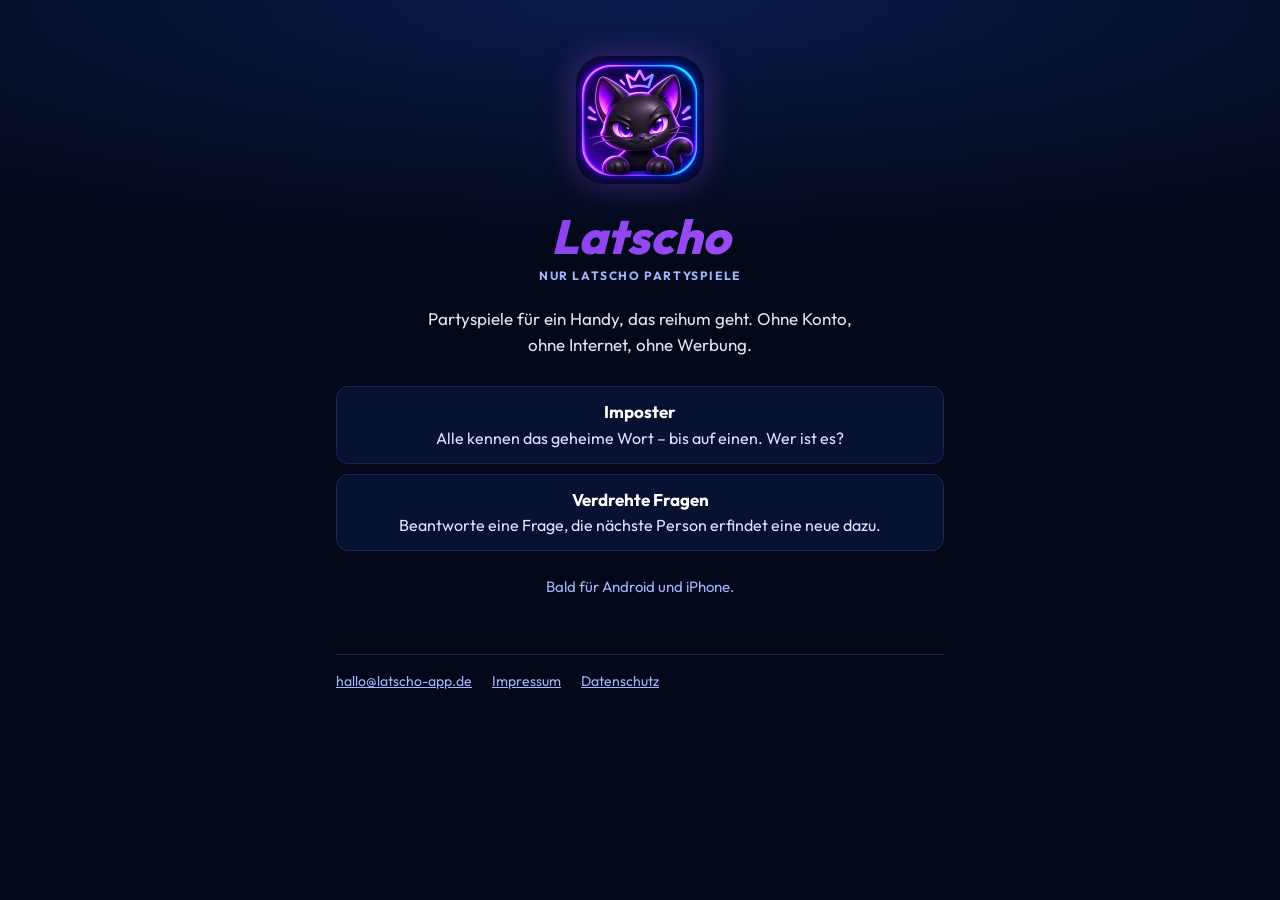
==== index.html @ 95c27e72 "Website latscho-app.de: Startseite, Impressum, Datenschutz Co-Authored-By: Claude Opus 5.5 <noreply@" ====
<!doctype html>
<html lang="de">
<head>
<meta charset="utf-8">
<meta name="viewport" content="width=device-width, initial-scale=1">
<title>Latscho – Partyspiele</title>
<meta name="description" content="Latscho – Partyspiele für ein Handy, das reihum geht. Ohne Konto, ohne Internet, ohne Werbung.">
<link rel="icon" href="favicon.png">
<link rel="stylesheet" href="style.css">
</head>
<body>
<div class="wrap">
  <main class="hero">
    <img src="icon.png" alt="Latscho-App-Icon">
    <h1>Latscho</h1>
    <p class="tagline">Nur Latscho Partyspiele</p>
    <p class="lead">Partyspiele für ein Handy, das reihum geht. Ohne Konto, ohne Internet, ohne Werbung.</p>

    <ul class="games">
      <li><b>Imposter</b>Alle kennen das geheime Wort – bis auf einen. Wer ist es?</li>
      <li><b>Verdrehte Fragen</b>Beantworte eine Frage, die nächste Person erfindet eine neue dazu.</li>
    </ul>

    <p class="soon">Bald für Android und iPhone.</p>
  </main>

  <footer>
    <a href="mailto:hallo@latscho-app.de">hallo@latscho-app.de</a>
    <a href="impressum.html">Impressum</a>
    <a href="datenschutz.html">Datenschutz</a>
  </footer>
</div>
</body>
</html>
---- style.css ----
/* Gleicher Neon-Stil wie die App (Werte aus src/shared/theme.ts im App-Repo).
   Schrift liegt selbst auf dem Server – keine Anfragen an Google oder andere Dienste. */
@font-face { font-family: "Outfit"; font-weight: 400; font-display: swap; src: url("fonts/Outfit_400Regular.ttf") format("truetype"); }
@font-face { font-family: "Outfit"; font-weight: 700; font-display: swap; src: url("fonts/Outfit_700Bold.ttf") format("truetype"); }
@font-face { font-family: "Outfit"; font-weight: 800; font-display: swap; src: url("fonts/Outfit_800ExtraBold.ttf") format("truetype"); }

:root {
  --bg: #030818;
  --card: #071131;
  --line: #1c2656;
  --text: #ffffff;
  --body: #dfe3ff;
  --muted: #a5b4fc;
  --dim: #6b76a8;
  --violet: #7c3aed;
  --violet-hi: #a855f7;
  color-scheme: dark;
}

* { box-sizing: border-box; }

html, body { margin: 0; }

body {
  min-height: 100vh;
  background: var(--bg) radial-gradient(120% 40% at 50% 0%, #0b1a4a 0%, var(--bg) 70%) no-repeat;
  color: var(--body);
  font-family: "Outfit", system-ui, -apple-system, "Segoe UI", Roboto, sans-serif;
  font-size: 16px;
  line-height: 1.55;
}

.wrap {
  max-width: 640px;
  margin: 0 auto;
  padding: 32px 16px 48px;
}

a { color: var(--muted); }
a:hover { color: var(--text); }

/* Kopf */
.brand {
  display: inline-block;
  font-size: 22px;
  font-weight: 800;
  font-style: italic;
  text-decoration: none;
  background: linear-gradient(90deg, var(--violet), var(--violet-hi));
  -webkit-background-clip: text;
  background-clip: text;
  color: transparent;
}

/* Startseite */
.hero { text-align: center; padding: 24px 0 8px; }
.hero img {
  width: 128px;
  height: 128px;
  border-radius: 28px;
  box-shadow: 0 0 32px rgba(168, 85, 247, .35);
}
.hero h1 {
  margin: 20px 0 0;
  font-size: 48px;
  font-weight: 800;
  font-style: italic;
  line-height: 1.05;
  background: linear-gradient(90deg, var(--violet), var(--violet-hi));
  -webkit-background-clip: text;
  background-clip: text;
  color: transparent;
}
.tagline {
  margin: 6px 0 0;
  font-size: 12px;
  font-weight: 700;
  letter-spacing: 1.6px;
  text-transform: uppercase;
  color: var(--muted);
}
.lead { margin: 20px auto 0; max-width: 440px; font-size: 17px; color: var(--body); }

.games { display: grid; gap: 10px; margin: 28px 0 0; padding: 0; list-style: none; }
.games li {
  border: 1px solid var(--line);
  border-radius: 12px;
  background: var(--card);
  padding: 12px 14px;
}
.games b { display: block; color: var(--text); font-size: 17px; }

.soon {
  margin: 24px 0 0;
  text-align: center;
  color: var(--muted);
  font-size: 15px;
}

/* Rechtstexte */
.legal h1 { margin: 24px 0 4px; color: var(--text); font-size: 32px; font-weight: 800; line-height: 1.15; hyphens: auto; overflow-wrap: break-word; }
.legal h2 { margin: 28px 0 6px; color: var(--text); font-size: 19px; font-weight: 700; }
.legal p, .legal ul { margin: 0 0 10px; }
.legal ul { padding-left: 20px; }
.legal .stand { color: var(--dim); font-size: 14px; }

/* Fuß */
footer {
  margin-top: 48px;
  padding-top: 16px;
  border-top: 1px solid var(--line);
  display: flex;
  flex-wrap: wrap;
  gap: 8px 20px;
  font-size: 14px;
  color: var(--dim);
}
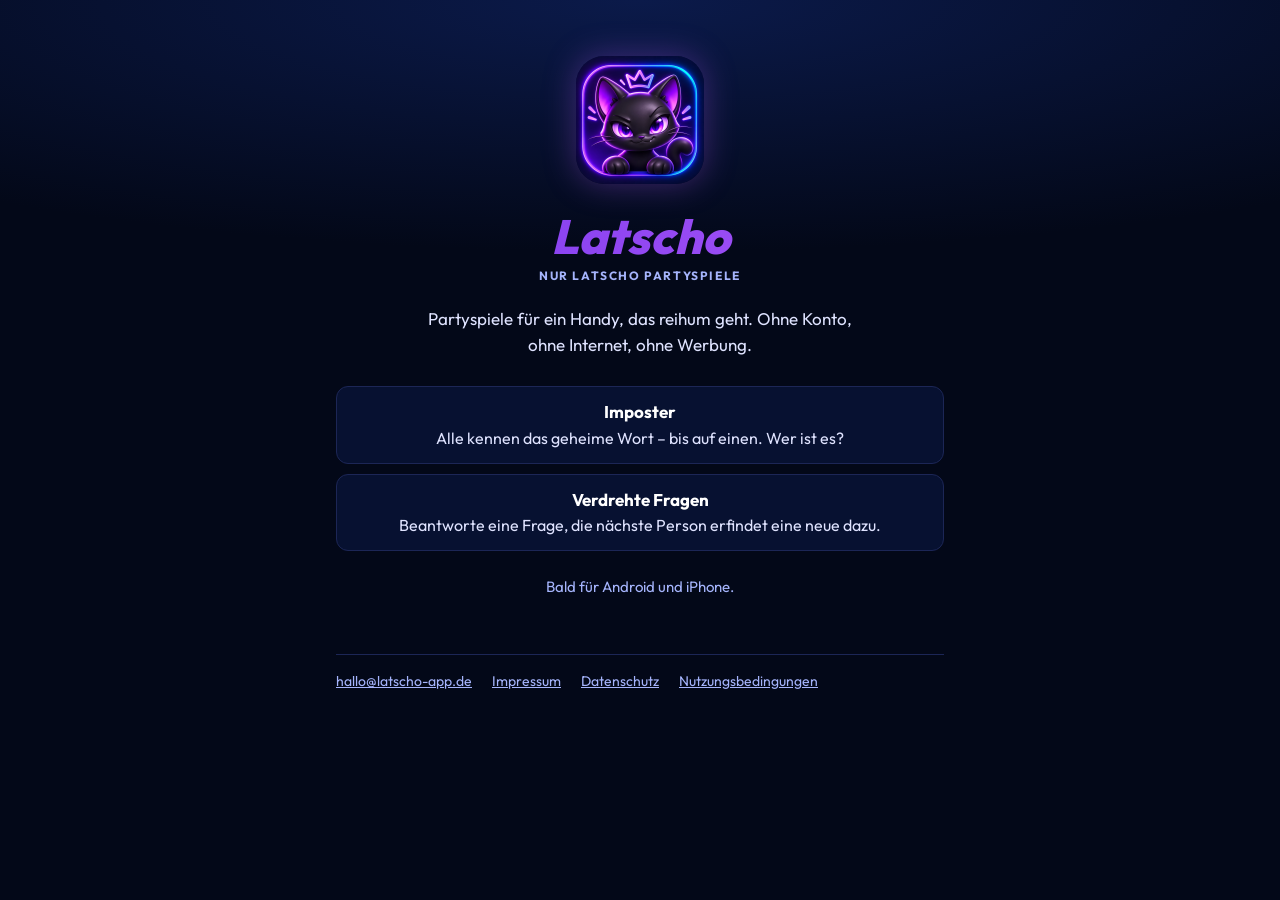
==== commit 06ae665d: "Impressum mit Telefonnummer, neue Seite Nutzungsbedingungen Die Telefonnummer steht als Händlerangab" ====
--- a/index.html
+++ b/index.html
@@ -28,6 +28,7 @@
     <a href="mailto:hallo@latscho-app.de">hallo@latscho-app.de</a>
     <a href="impressum.html">Impressum</a>
     <a href="datenschutz.html">Datenschutz</a>
+    <a href="nutzungsbedingungen.html">Nutzungsbedingungen</a>
   </footer>
 </div>
 </body>
